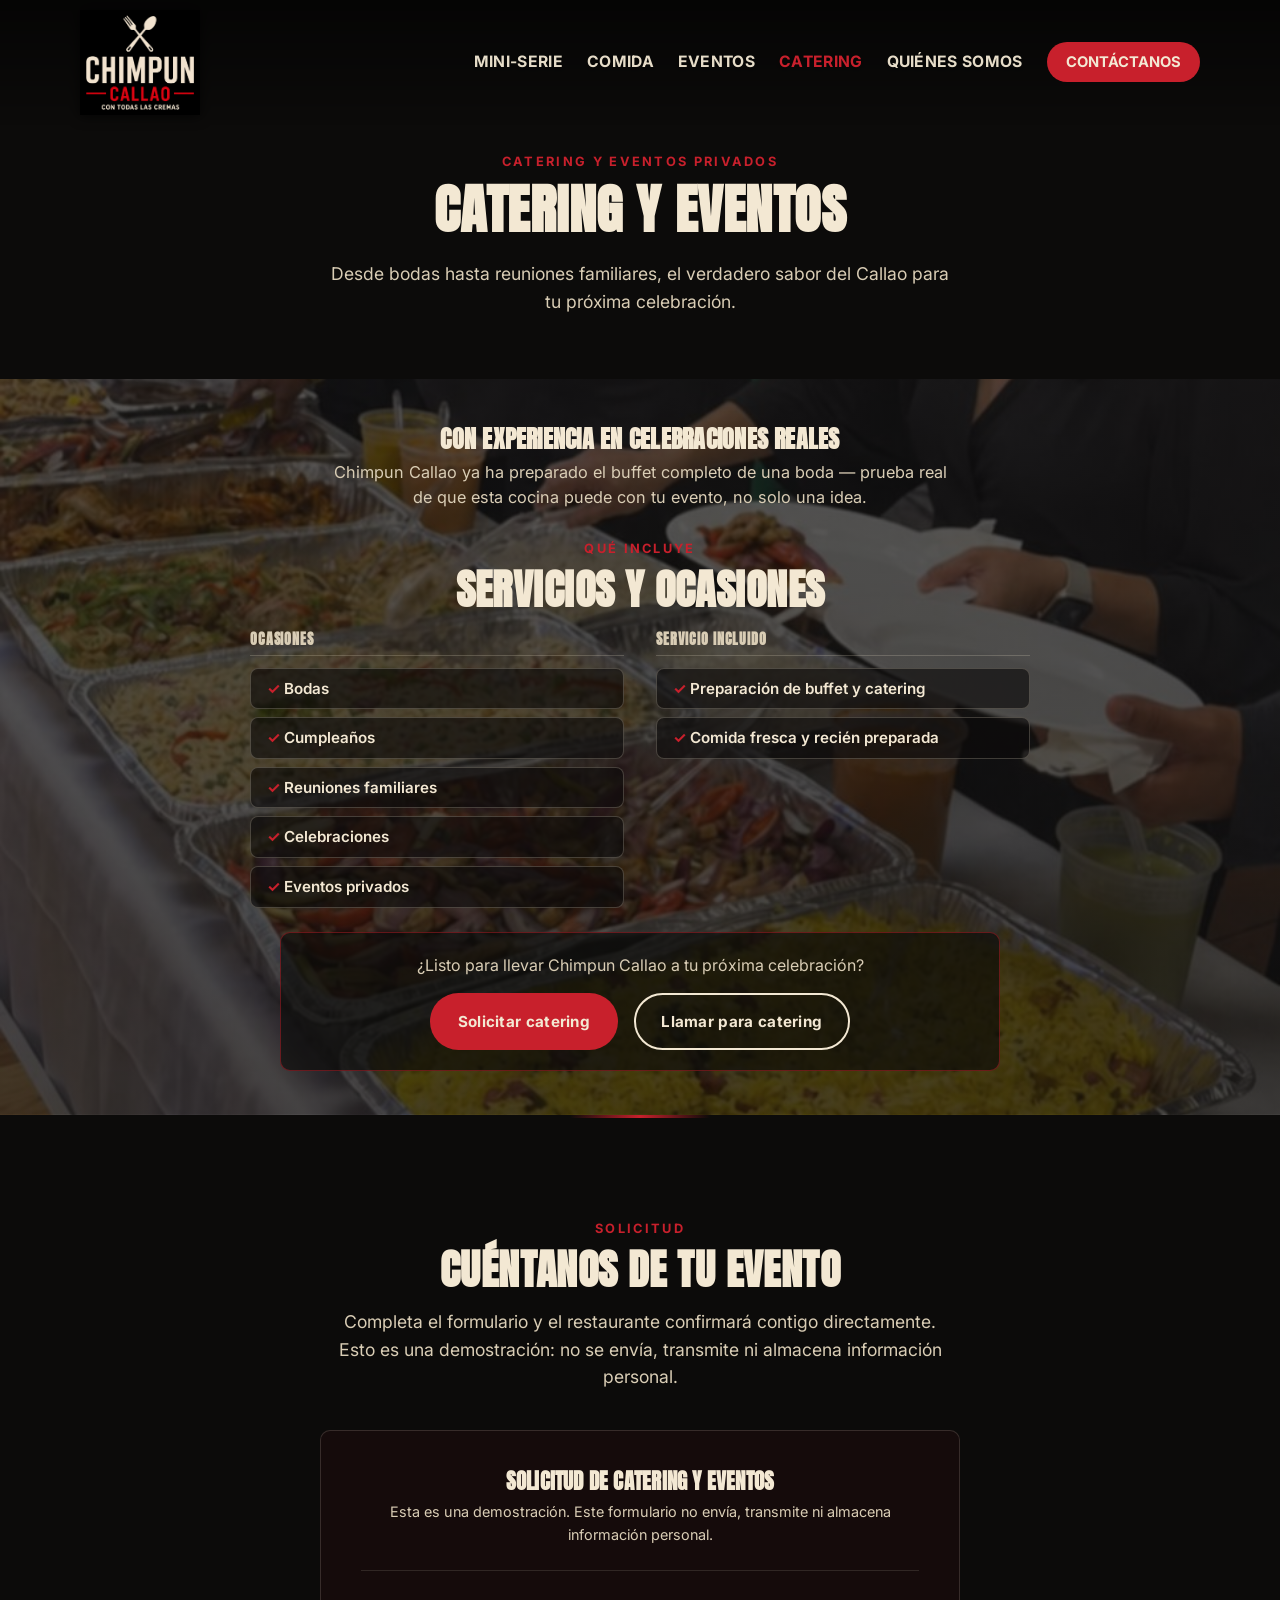
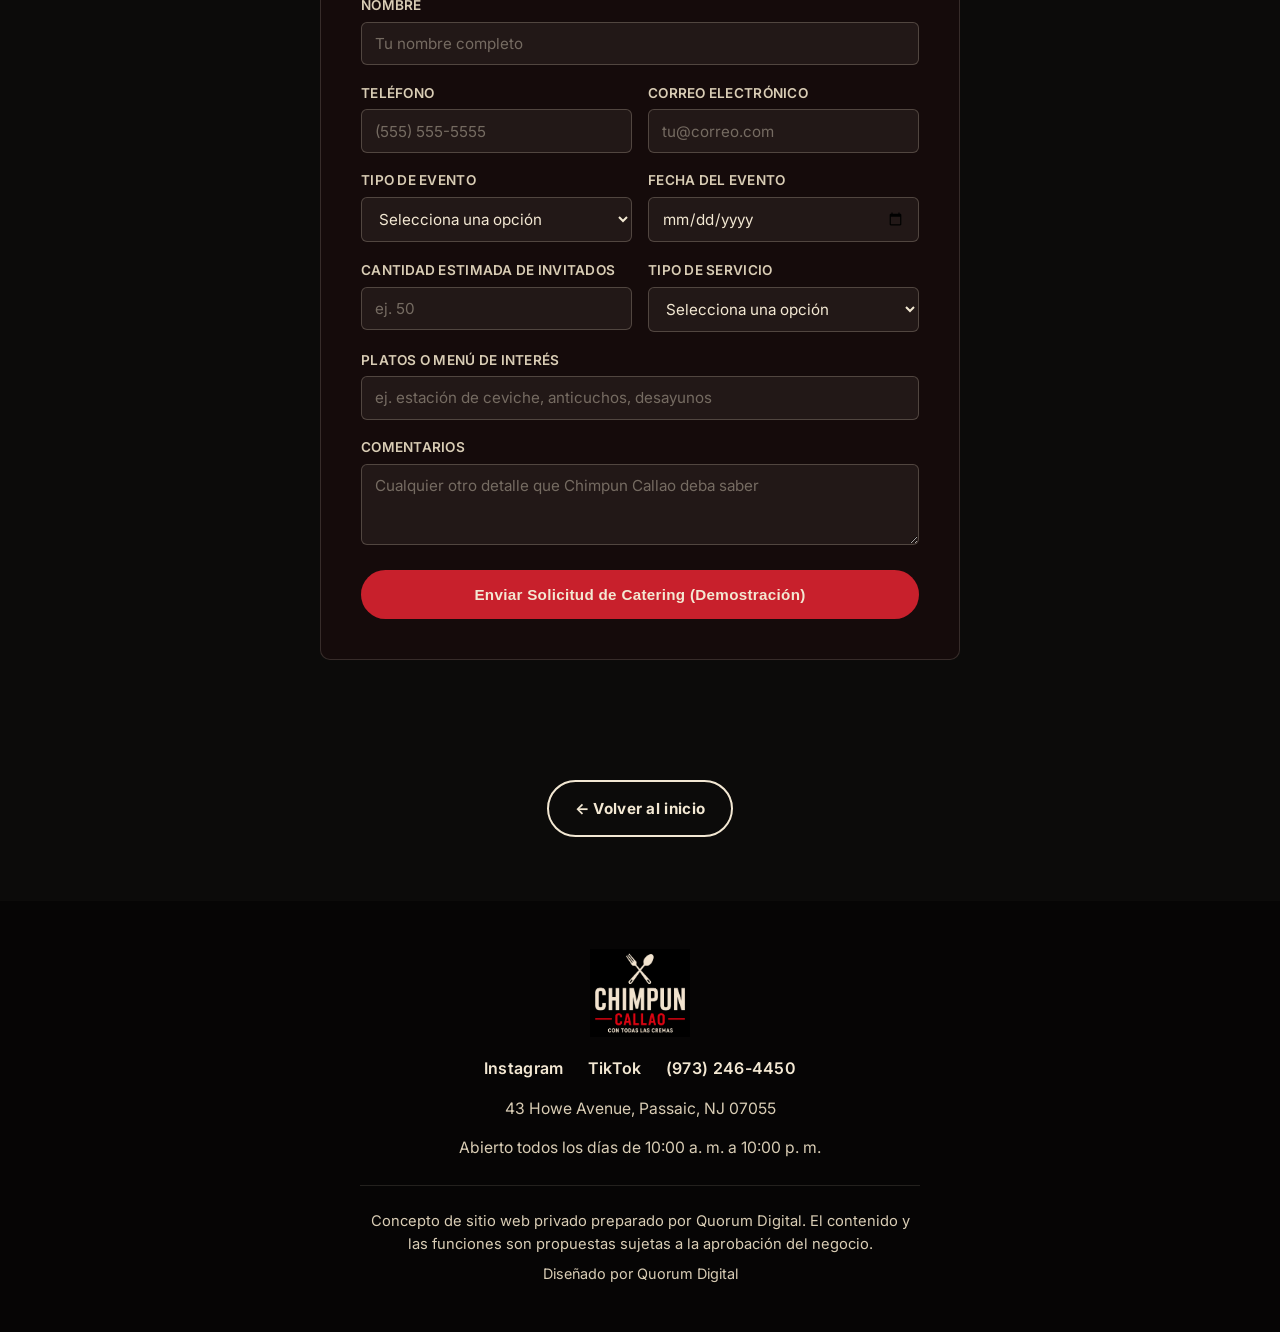
==== catering/index.html @ 19dc9de8 "Add files via upload" ====
<!DOCTYPE html>
<html lang="es">
<head>
<meta charset="UTF-8">
<meta name="viewport" content="width=device-width, initial-scale=1.0">
<title>Catering y Eventos | Chimpun Callao Passaic</title>
<meta name="description" content="Catering de Chimpun Callao Passaic para bodas, cumpleaños, reuniones familiares y eventos privados — auténtico sabor peruano para tu próxima celebración.">
<meta name="robots" content="noindex, nofollow">

<meta property="og:type" content="website">
<meta property="og:title" content="Catering y Eventos | Chimpun Callao Passaic">
<meta property="og:description" content="Catering de Chimpun Callao Passaic para bodas, cumpleaños, reuniones familiares y eventos privados.">
<meta property="og:image" content="../images/catering-buffet.jpg">
<meta name="twitter:card" content="summary_large_image">

<link rel="icon" type="image/png" href="../images/favicon-32.png">
<link rel="apple-touch-icon" href="../images/favicon-180.png">

<link rel="preconnect" href="https://fonts.googleapis.com">
<link rel="preconnect" href="https://fonts.gstatic.com" crossorigin>
<link href="https://fonts.googleapis.com/css2?family=Anton&family=Inter:wght@400;500;600;700&display=swap" rel="stylesheet">
<link rel="stylesheet" href="../css/style.css">
</head>
<body>

<!-- ============ HEADER ============ -->
<header class="site-header" id="site-header">
  <div class="header-inner">
    <a href="../index.html" class="brand">
      <img src="../images/chimpun-callao-logo-crop.png" alt="Chimpun Callao — Con todas las cremas" class="brand-logo">
    </a>

    <nav class="main-nav" id="main-nav">
      <a href="../index.html#mini-serie" class="nav-link">Mini-serie</a>
      <a href="../index.html#dishes" class="nav-link">Comida</a>
      <a href="../index.html#events" class="nav-link">Eventos</a>
      <a href="./" class="nav-link" aria-current="page">Catering</a>
      <a href="../quienessomos/" class="nav-link">Quiénes Somos</a>
      <a href="../index.html#visit" class="nav-cta">Contáctanos</a>
    </nav>

    <button class="menu-toggle" id="menu-toggle" aria-label="Abrir menú de navegación" aria-expanded="false" aria-controls="main-nav">
      <span></span><span></span><span></span>
    </button>
  </div>
</header>

<div class="mobile-nav-overlay" id="mobile-nav-overlay"></div>

<main>

  <!-- ============ CATERING HERO (compacto -- la foto grande independiente se retiró;
       la misma fotografía ahora vive solo como fondo atmosférico de la sección
       promocional de abajo) ============ -->
  <section class="page-hero page-hero-compact">
    <div class="section-inner">
      <p class="eyebrow center">Catering y Eventos Privados</p>
      <h1 class="section-title center">Catering y Eventos</h1>
      <p class="section-lead center">Desde bodas hasta reuniones familiares, el verdadero sabor del Callao para tu próxima celebración.</p>
    </div>
  </section>

  <!-- ============ PRUEBA / EXPERIENCIA REAL (fondo: fotografía de catering, sutil) ============ -->
  <section class="section catering">
    <div class="section-inner">
      <div class="catering-proof-text center">
        <h2>Con Experiencia en Celebraciones Reales</h2>
        <p class="section-lead center">Chimpun Callao ya ha preparado el buffet completo de una boda — prueba real de que esta cocina puede con tu evento, no solo una idea.</p>
      </div>

      <p class="eyebrow center">Qué Incluye</p>
      <h2 class="section-title center">Servicios y Ocasiones</h2>

      <div class="catering-benefits-groups">
        <div class="catering-benefit-group">
          <h3>Ocasiones</h3>
          <ul class="catering-list">
            <li>Bodas</li>
            <li>Cumpleaños</li>
            <li>Reuniones familiares</li>
            <li>Celebraciones</li>
            <li>Eventos privados</li>
          </ul>
        </div>
        <div class="catering-benefit-group">
          <h3>Servicio Incluido</h3>
          <ul class="catering-list">
            <li>Preparación de buffet y catering</li>
            <li>Comida fresca y recién preparada</li>
          </ul>
        </div>
      </div>

      <div class="catering-cta-banner">
        <p>¿Listo para llevar Chimpun Callao a tu próxima celebración?</p>
        <div class="catering-ctas">
          <a href="#catering-form" class="btn btn-primary">Solicitar catering</a>
          <a href="tel:+19732464450" class="btn btn-secondary">Llamar para catering</a>
        </div>
      </div>
    </div>
  </section>

  <!-- ============ FORMULARIO ============ -->
  <section class="section catering-form-section section-divide-top">
    <div class="section-inner">
      <p class="eyebrow center">Solicitud</p>
      <h2 class="section-title center">Cuéntanos de tu Evento</h2>
      <p class="section-lead center">Completa el formulario y el restaurante confirmará contigo directamente. Esto es una demostración: no se envía, transmite ni almacena información personal.</p>

      <!-- Formulario de catering (demostración) -->
      <div class="catering-form-wrap" id="catering-form">
        <h3>Solicitud de Catering y Eventos</h3>
        <p class="form-disclaimer">Esta es una demostración. Este formulario no envía, transmite ni almacena información personal.</p>

        <form id="catering-request-form" novalidate>
          <div class="form-row">
            <label for="cf-name">Nombre</label>
            <input type="text" id="cf-name" name="name" placeholder="Tu nombre completo">
            <span class="field-error" id="err-name" hidden>Este campo es obligatorio.</span>
          </div>
          <div class="form-row form-row-split">
            <div>
              <label for="cf-phone">Teléfono</label>
              <input type="tel" id="cf-phone" name="phone" placeholder="(555) 555-5555">
              <span class="field-error" id="err-phone" hidden>Este campo es obligatorio.</span>
            </div>
            <div>
              <label for="cf-email">Correo electrónico</label>
              <input type="email" id="cf-email" name="email" placeholder="tu@correo.com">
            </div>
          </div>
          <div class="form-row form-row-split">
            <div>
              <label for="cf-event-type">Tipo de evento</label>
              <select id="cf-event-type" name="eventType">
                <option value="">Selecciona una opción</option>
                <option>Boda</option>
                <option>Cumpleaños / celebración familiar</option>
                <option>Evento corporativo</option>
                <option>Otro</option>
              </select>
            </div>
            <div>
              <label for="cf-event-date">Fecha del evento</label>
              <input type="date" id="cf-event-date" name="eventDate">
            </div>
          </div>
          <div class="form-row form-row-split">
            <div>
              <label for="cf-guests">Cantidad estimada de invitados</label>
              <input type="number" id="cf-guests" name="guests" min="1" placeholder="ej. 50">
            </div>
            <div>
              <label for="cf-service">Tipo de servicio</label>
              <select id="cf-service" name="service">
                <option value="">Selecciona una opción</option>
                <option>Recogida de buffet</option>
                <option>Entrega a domicilio</option>
                <option>Servicio con personal</option>
                <option>Aún no estoy seguro</option>
              </select>
            </div>
          </div>
          <div class="form-row">
            <label for="cf-menu-interests">Platos o menú de interés</label>
            <input type="text" id="cf-menu-interests" name="menuInterests" placeholder="ej. estación de ceviche, anticuchos, desayunos">
          </div>
          <div class="form-row">
            <label for="cf-notes">Comentarios</label>
            <textarea id="cf-notes" name="notes" rows="3" placeholder="Cualquier otro detalle que Chimpun Callao deba saber"></textarea>
          </div>

          <button type="submit" class="btn btn-primary btn-full">Enviar Solicitud de Catering (Demostración)</button>
        </form>

        <div class="form-confirmation" id="form-confirmation" hidden>
          <p><strong>Esta es una demostración.</strong> En el sitio final, su solicitud será enviada directamente al restaurante.</p>
          <p>Enviar una solicitud no confirma el pedido de catering. El restaurante confirmará disponibilidad, menú, precios, detalles del servicio y el pago después.</p>
        </div>
      </div>
    </div>
  </section>

  <div class="back-home-link-wrap">
    <a href="../index.html" class="btn btn-secondary">&larr; Volver al inicio</a>
  </div>

</main>

<!-- ============ FOOTER ============ -->
<footer class="site-footer">
  <div class="footer-inner">
    <img src="../images/chimpun-callao-logo-crop.png" alt="Chimpun Callao — Con todas las cremas" class="footer-logo">
    <div class="footer-socials">
      <a href="https://www.instagram.com/chimpuncallaopassaic/" target="_blank" rel="noopener">Instagram</a>
      <a href="https://www.tiktok.com/@chimpuncallaopassaic" target="_blank" rel="noopener">TikTok</a>
      <a href="tel:+19732464450">(973) 246-4450</a>
    </div>
    <p class="footer-address">43 Howe Avenue, Passaic, NJ 07055</p>
    <p class="footer-hours">Abierto todos los días de 10:00 a. m. a 10:00 p. m.</p>
    <div class="footer-disclosure">
      Concepto de sitio web privado preparado por Quorum Digital. El contenido y las funciones son propuestas sujetas a la aprobación del negocio.
    </div>
    <p class="footer-credit">Diseñado por Quorum Digital</p>
  </div>
</footer>

<script src="../js/main.js"></script>
</body>
</html>
---- css/style.css ----
/* ===================================================
   Chimpun Callao — Private Demo
   Prepared by Quorum Digital — not for public deployment
   =================================================== */

:root {
  --black: #0c0b0a;
  --black-soft: #17140f;
  --charcoal: #2b2018; /* a clearly warmer, lighter brown-charcoal -- used to alternate
                          against --black with enough contrast to read as a real section
                          change rather than a near-identical shade of near-black */
  --cream: #f3e8d3;
  --cream-dim: #d9cdb5; /* lightened from #cbbfa8 for better small-text contrast on black */
  --red: #c8202c;
  --red-dark: #9c141e;
  --font-display: 'Anton', 'Arial Narrow', sans-serif;
  --font-body: 'Inter', -apple-system, BlinkMacSystemFont, sans-serif;
  --radius: 10px;
  --max-width: 1160px;
}

* { box-sizing: border-box; }
html { scroll-behavior: smooth; }

body {
  margin: 0;
  background: var(--black);
  color: var(--cream);
  font-family: var(--font-body);
  line-height: 1.55;
  -webkit-font-smoothing: antialiased;
}

/* Locks background scroll while the mobile nav drawer is open (toggled in js/main.js). */
body.nav-open { overflow: hidden; }

img { max-width: 100%; display: block; border: 0; outline: none; }

a { color: inherit; text-decoration: none; }

h1, h2, h3 {
  font-family: var(--font-display);
  text-transform: uppercase;
  letter-spacing: 0.01em;
  margin: 0 0 0.4em;
  line-height: 1.05;
}

p { margin: 0 0 1em; }

.section { padding: 5rem 1.25rem; }
.section-inner { max-width: var(--max-width); margin: 0 auto; }

/* Anchor-jump targets must clear the fixed header, or their top content
   (e.g. the Visítanos logo) lands hidden underneath it. */
section[id] { scroll-margin-top: 110px; }

.eyebrow {
  font-family: var(--font-body);
  font-weight: 700;
  letter-spacing: 0.18em;
  text-transform: uppercase;
  font-size: 0.8rem;
  color: var(--red);
  margin: 0 0 0.6rem;
}
.eyebrow.center { text-align: center; }

.section-title { font-size: clamp(1.8rem, 1.4rem + 2vw, 2.6rem); }
.section-title.center { text-align: center; }

.section-lead {
  color: var(--cream-dim);
  max-width: 620px;
  margin: 0 auto 2.5rem;
  font-size: 1.1rem;
}
.section-lead.center { text-align: center; }

.section-footnote, .menu-footnote {
  color: var(--cream-dim);
  font-size: 0.95rem;
  margin-top: 2rem;
}
.center { text-align: center; }

/* --- Buttons --- */
.btn {
  display: inline-flex;
  align-items: center;
  justify-content: center;
  padding: 0.9rem 1.6rem;
  border-radius: 999px;
  font-weight: 700;
  font-size: 0.95rem;
  letter-spacing: 0.02em;
  border: 2px solid transparent;
  transition: transform 0.15s ease, background 0.2s ease, border-color 0.2s ease;
  cursor: pointer;
}
.btn:hover { transform: translateY(-2px); }
.btn-primary { background: var(--red); color: var(--cream); }
.btn-primary:hover { background: var(--red-dark); }
.btn-secondary { background: transparent; border-color: var(--cream); color: var(--cream); }
.btn-secondary:hover { background: var(--cream); color: var(--black); }
.btn-outline { background: transparent; border-color: var(--red); color: var(--red); }
.btn-outline:hover { background: var(--red); color: var(--cream); }
.btn-full { width: 100%; }
/* Visual-only uppercase modifier -- keeps HTML text in natural Spanish sentence case
   (better for screen readers) while matching the all-caps button label requested. */
.btn-caps { text-transform: uppercase; letter-spacing: 0.03em; }

/* --- Header --- */
.site-header {
  position: fixed;
  top: 0; left: 0; right: 0;
  z-index: 100;
  background: linear-gradient(180deg, rgba(0,0,0,0.55) 0%, rgba(0,0,0,0.15) 75%, rgba(0,0,0,0) 100%);
  transition: background 0.25s ease, box-shadow 0.25s ease;
}
.site-header.scrolled {
  background: rgba(12, 11, 10, 0.94);
  box-shadow: 0 2px 18px rgba(0,0,0,0.35);
  backdrop-filter: blur(6px);
}
.header-inner {
  max-width: var(--max-width);
  margin: 0 auto;
  padding: 0.6rem 1.25rem;
  display: flex;
  align-items: center;
  justify-content: space-between;
}
.brand-logo {
  width: 120px;
  height: auto;
  filter: drop-shadow(0 2px 6px rgba(0,0,0,0.6)); /* keeps the logo readable over bright hero photos before scroll */
}

.main-nav { display: flex; align-items: center; gap: 1.5rem; }
.nav-link {
  font-weight: 700;
  font-size: 0.98rem;
  letter-spacing: 0.02em;
  text-transform: uppercase;
  color: var(--cream);
  opacity: 0.95;
  text-shadow: 0 1px 4px rgba(0,0,0,0.5);
  white-space: nowrap;
}
.nav-link:hover { opacity: 1; color: var(--red); }
.nav-link[aria-current="page"] { opacity: 1; color: var(--red); }
.nav-cta {
  background: var(--red);
  color: var(--cream);
  padding: 0.55rem 1.2rem;
  border-radius: 999px;
  font-weight: 700;
  font-size: 0.92rem;
  text-transform: uppercase;
  white-space: nowrap;
}
.nav-cta:hover { background: var(--red-dark); }

.menu-toggle {
  display: none;
  position: relative;
  z-index: 101; /* must sit above the fixed nav panel (z-index 95) so it stays tappable when open */
  flex-direction: column;
  justify-content: center;
  gap: 5px;
  width: 40px; height: 40px;
  background: none; border: none; cursor: pointer;
}
.menu-toggle span {
  width: 24px; height: 2px; background: var(--cream);
  transition: transform 0.25s ease, opacity 0.25s ease;
}
.menu-toggle.open span:nth-child(1) { transform: translateY(7px) rotate(45deg); }
.menu-toggle.open span:nth-child(2) { opacity: 0; }
.menu-toggle.open span:nth-child(3) { transform: translateY(-7px) rotate(-45deg); }

.mobile-nav-overlay {
  display: none;
  position: fixed; inset: 0;
  background: rgba(0,0,0,0.65);
  z-index: 90;
}
.mobile-nav-overlay.visible { display: block; }

/* Nav-only breakpoint, separate from the shared 900px/700px component breakpoints below.
   With six nav items plus the CTA pill, the brand logo starts losing legible width
   below this point on real measurement -- so the hamburger takes over for nav specifically
   a bit earlier than other components switch to their own mobile layouts. Placed AFTER
   the base .menu-toggle/.main-nav rules above so its overrides actually win the cascade
   (a version of this block placed before the base rules left the hamburger permanently
   invisible, since the later unconditional display:none was winning). */
@media (max-width: 980px) {
  .menu-toggle { display: flex; }

  /* The drawer itself: fixed off-canvas panel, slid in via .open. Kept in this same
     980px breakpoint (not a separate one) so the hamburger and the drawer it opens
     always activate together. */
  .main-nav {
    display: flex;
    position: fixed;
    top: 0; right: 0;
    height: 100vh;
    width: min(82vw, 360px);
    background: var(--black);
    box-shadow: -14px 0 36px rgba(0,0,0,0.5);
    flex-direction: column;
    align-items: stretch;
    justify-content: flex-start;
    padding: 6.5rem 2.2rem 2.5rem;
    gap: 0;
    transform: translateX(100%);
    transition: transform 0.3s ease;
    z-index: 95;
  }
  .main-nav.open { transform: translateX(0); }
  .main-nav .nav-link {
    padding: 1rem 0;
    border-bottom: 1px solid rgba(243,232,211,0.1);
    font-size: 1.05rem;
  }
  .main-nav .nav-cta {
    margin-top: 1.6rem;
    text-align: center;
    justify-content: center;
    display: flex;
  }
}

/* --- Hero --- */
.hero {
  position: relative;
  min-height: 92vh;
  display: flex;
  align-items: flex-end;
  overflow: hidden;
}
.hero .hero-photo { position: absolute; inset: 0; z-index: 0; } /* qualified selector needed to beat .photo-placeholder's position:relative at equal specificity */
/* Background video layer -- sits above the static photo, below the scrim/content.
   Hidden via JS (display:none) whenever SITE_CONFIG.ENABLE_HERO_VIDEO is false, which
   is the default until the real file exists, so .hero-photo underneath is always what
   actually renders today. pointer-events:none guarantees the video can never intercept
   clicks meant for the nav, logo, or hero buttons above it. */
.hero-video {
  position: absolute; inset: 0;
  z-index: 1;
  width: 100%; height: 100%;
  object-fit: cover;
  pointer-events: none;
}
.hero-scrim {
  position: absolute; inset: 0;
  z-index: 2;
  background: linear-gradient(180deg, rgba(12,11,10,0.35) 0%, rgba(12,11,10,0.55) 55%, rgba(12,11,10,0.95) 100%);
}
.hero-content {
  position: relative;
  z-index: 3;
  max-width: var(--max-width);
  margin: 0 auto;
  padding: 3rem 1.25rem 4rem;
  width: 100%;
}
.hero-title {
  font-size: clamp(2.4rem, 1.8rem + 3.2vw, 4.2rem);
  color: var(--cream);
  max-width: 780px;
}
.hero-sub {
  font-size: 1.15rem;
  color: var(--cream-dim);
  max-width: 520px;
}
.hero-actions { display: flex; gap: 1rem; flex-wrap: wrap; margin-top: 1.5rem; }

/* --- Photo placeholders --- */
.photo-placeholder {
  position: relative;
  /* Low-contrast diagonal pattern -- unmistakably a placeholder without dominating the
     layout. Tuned as a middle ground: an earlier pass made this nearly invisible/flat
     (too subtle, read as "weaker"), while the very first version was too bold. Only
     actually visible today on the Quiénes Somos page (every other placeholder on the
     site already has a real photo via .has-photo). */
  background:
    repeating-linear-gradient(135deg, rgba(200,32,44,0.09) 0 14px, rgba(243,232,211,0.035) 14px 28px),
    var(--black-soft);
  border: 1px solid rgba(243,232,211,0.12);
  overflow: hidden;
}
.photo-placeholder::before {
  content: '';
  position: absolute;
  top: 50%; left: 50%;
  width: 46px; height: 46px;
  transform: translate(-50%, -60%);
  background-image: url("data:image/svg+xml,%3Csvg xmlns='http://www.w3.org/2000/svg' viewBox='0 0 24 24' fill='none' stroke='%23f3e8d3' stroke-width='1.4' opacity='0.55'%3E%3Cpath d='M6 2v7a2 2 0 0 0 2 2h0a2 2 0 0 0 2-2V2M8 11v11M18 2c-1.7 0-3 2-3 5s1.3 5 3 5 3-2 3-5-1.3-5-3-5zM18 12v10'/%3E%3C/svg%3E");
  background-repeat: no-repeat;
  background-size: contain;
  opacity: 0.42;
}
.photo-placeholder::after {
  content: attr(data-label);
  position: absolute;
  left: 50%;
  bottom: 14px;
  transform: translateX(-50%);
  max-width: 86%;
  text-align: center;
  font-size: 0.7rem;
  font-weight: 600;
  letter-spacing: 0.04em;
  text-transform: uppercase;
  color: var(--cream-dim);
  background: rgba(12,11,10,0.62);
  border: 1px solid rgba(243,232,211,0.18);
  border-radius: 999px;
  padding: 0.35rem 0.8rem;
}
.dish-photo { aspect-ratio: 6/5; border-radius: var(--radius); }
.event-photo { aspect-ratio: 4/5; border-radius: var(--radius) var(--radius) 0 0; }
.catering-photo { aspect-ratio: 16/10; border-radius: var(--radius); }

/* Real photo has been dropped in -- suppress the placeholder icon/label,
   the image itself is set via inline background-image + background-size:cover
   so the same markup/aspect-ratio scaffolding works for both states. */
.photo-placeholder.has-photo {
  background-image: none; /* overridden inline per-element */
  background-size: cover;
  background-position: center;
  background-repeat: no-repeat; /* without this, subpixel rounding at the cover-fit edge can let
                                    a sliver of the un-set background tile through as a thin seam */
  border: none;
  outline: none;
  box-shadow: none;
  padding: 0;
}
.photo-placeholder.has-photo::before,
.photo-placeholder.has-photo::after {
  display: none;
}

/* Two source photos (ceviche, anticuchos) have a thin white edge baked into
   the original file along one side. Rather than edit the image assets, a
   very subtle extra zoom (cover + ~6%) pushes that edge just outside the
   visible frame while keeping the crop imperceptible. */
.photo-placeholder.has-photo.trim-edge {
  background-size: 106%;
}

/* --- Dishes --- */
.dish-grid {
  display: grid;
  grid-template-columns: repeat(4, 1fr);
  gap: 2rem;
}
.dish-card h3 { font-size: 1.15rem; margin-top: 1.2rem; }
.dish-card p { color: var(--cream-dim); font-size: 0.97rem; margin-top: 0.4rem; }

/* --- Mini-serie --- */
.mini-serie { background: var(--black-soft); }
.video-frame {
  position: relative;
  width: 100%;
  max-width: 860px;
  margin: 0 auto;
  aspect-ratio: 16/9;
  border-radius: var(--radius);
  overflow: hidden;
  border: 1px solid rgba(243,232,211,0.15);
  background: var(--black);
}
.video-frame-inner { position: absolute; inset: 0; }
.video-frame-inner iframe {
  width: 100%; height: 100%;
  border: 0;
  display: block;
}
.player-placeholder {
  display: flex;
  align-items: center;
  justify-content: center;
  background:
    repeating-linear-gradient(135deg, rgba(200,32,44,0.08) 0 14px, rgba(243,232,211,0.03) 14px 28px),
    var(--black-soft);
}
.player-placeholder-inner { text-align: center; padding: 1.5rem; }
.player-placeholder-icon {
  display: inline-flex;
  align-items: center;
  justify-content: center;
  width: 58px; height: 58px;
  border-radius: 50%;
  border: 2px solid var(--red);
  color: var(--red);
  font-size: 1.3rem;
  margin-bottom: 1rem;
}
.player-placeholder-inner p { color: var(--cream); font-weight: 600; margin-bottom: 0.4rem; }
.player-placeholder-inner .placeholder-note {
  color: var(--cream-dim);
  font-weight: 400;
  font-size: 0.85rem;
  max-width: 320px;
  margin: 0 auto;
}
.mini-serie-cta { margin-top: 2rem; }

/* --- Menu preview --- */
.menu-preview { background: var(--black-soft); }
.menu-grid {
  display: grid;
  grid-template-columns: repeat(5, 1fr);
  gap: 1.25rem;
}
/* Five category cards divide evenly only at 5, 3, or 1 columns -- 4 or 2 would strand
   exactly one card alone on its own row, so those widths are deliberately skipped. */
@media (max-width: 1050px) {
  .menu-grid { grid-template-columns: repeat(3, 1fr); }
}
.menu-category {
  background: rgba(243,232,211,0.04);
  border: 1px solid rgba(243,232,211,0.12);
  border-radius: var(--radius);
  padding: 1.5rem;
}
.menu-category.featured { border-color: var(--red); background: rgba(200,32,44,0.08); }
.menu-category h3 { font-size: 1.1rem; }
.menu-category p { color: var(--cream-dim); font-size: 0.95rem; margin: 0; }
.menu-tag {
  display: inline-block;
  background: var(--red);
  color: var(--cream);
  font-size: 0.72rem;
  font-weight: 700;
  letter-spacing: 0.03em;
  padding: 0.2rem 0.6rem;
  border-radius: 999px;
  margin-bottom: 0.6rem;
}

/* --- Events --- */
.event-card {
  display: grid;
  grid-template-columns: 0.9fr 1.1fr;
  background:
    radial-gradient(circle at 100% 0%, rgba(200,32,44,0.10), transparent 55%),
    rgba(243,232,211,0.04);
  border: 1px solid rgba(243,232,211,0.12);
  border-radius: var(--radius);
  overflow: hidden;
}
.event-details { padding: 2.5rem; align-self: center; }
.event-badge {
  display: inline-block;
  background: rgba(243,232,211,0.1);
  border: 1px solid rgba(243,232,211,0.25);
  color: var(--cream-dim);
  font-size: 0.72rem;
  font-weight: 700;
  letter-spacing: 0.05em;
  text-transform: uppercase;
  padding: 0.25rem 0.7rem;
  border-radius: 999px;
  margin-bottom: 0.8rem;
}
.event-meta {
  color: var(--red);
  font-weight: 700;
  font-size: 0.9rem;
  letter-spacing: 0.03em;
  text-transform: uppercase;
  margin-bottom: 0.6rem;
}
.event-details h3 { font-size: 1.4rem; }
.event-details p { color: var(--cream-dim); }
.event-features {
  list-style: none;
  margin: 1.3rem 0;
  padding: 0;
  display: flex;
  flex-direction: column;
  gap: 0.6rem;
}
.event-features li {
  font-weight: 600;
  font-size: 0.97rem;
  color: var(--cream);
}
.event-features li::before { content: '✓ '; color: var(--red); font-weight: 700; }

/* --- Contáctanos / Visítanos ---
   Deliberately given its own background + top divider + extra top padding so it reads
   as a clearly separate section from Events above it, without an oversized empty gap. */
.visit {
  background: var(--black-soft);
  padding-top: 6.75rem;
  position: relative;
}
.visit::before {
  content: '';
  position: absolute;
  top: 0; left: 50%;
  transform: translateX(-50%);
  width: min(140px, 40%);
  height: 3px;
  border-radius: 999px;
  background: linear-gradient(90deg, transparent, var(--red), transparent);
}
.visit-grid {
  display: grid;
  grid-template-columns: 1fr 1fr;
  gap: 3rem;
  align-items: center;
}
.visit-logo {
  display: block;
  width: 190px;
  height: auto;
  margin: 0 0 1.5rem;
}
.visit-address { font-size: 1.15rem; font-weight: 600; }
.visit-hours, .visit-phone { color: var(--cream-dim); }
.visit-phone { margin-top: -0.4rem; }
.visit-phone a:hover { color: var(--red); }
.visit-actions { display: flex; gap: 1rem; flex-wrap: wrap; margin-top: 1.8rem; }
/* Self-contained directions card -- deliberately not an embedded map iframe,
   so this area is never dependent on a third-party tile load and can never
   render as an empty/unloaded box. */
.directions-card {
  position: relative;
  border-radius: var(--radius);
  overflow: hidden;
  border: 1px solid rgba(243,232,211,0.15);
  background:
    radial-gradient(circle at 28% 22%, rgba(200,32,44,0.22), transparent 55%),
    repeating-linear-gradient(0deg, rgba(243,232,211,0.06) 0 1px, transparent 1px 44px),
    repeating-linear-gradient(90deg, rgba(243,232,211,0.06) 0 1px, transparent 1px 44px),
    var(--black-soft);
  min-height: 300px;
  display: flex;
  flex-direction: column;
  align-items: center;
  justify-content: center;
  text-align: center;
  gap: 0.9rem;
  padding: 2.5rem 1.5rem;
}
.directions-pin { width: 52px; height: 52px; color: var(--red); }
.directions-address {
  font-family: var(--font-display);
  font-size: 1.35rem;
  letter-spacing: 0.01em;
  color: var(--cream);
  margin: 0;
}
.directions-sub { color: var(--cream-dim); font-size: 0.9rem; margin: 0; }

/* --- Footer --- */
.site-footer { background: #060505; padding: 3rem 1.25rem 2rem; }
.footer-inner { max-width: var(--max-width); margin: 0 auto; text-align: center; }
.footer-logo { width: 100px; height: auto; margin: 0 auto 1.2rem; }
.footer-socials { display: flex; gap: 1.5rem; justify-content: center; margin-bottom: 1rem; }
.footer-socials a { font-weight: 600; letter-spacing: 0.02em; }
.footer-socials a:hover { color: var(--red); }
.footer-address, .footer-hours { color: var(--cream-dim); font-size: 0.98rem; }
.footer-credit { color: var(--cream-dim); font-size: 0.9rem; margin-top: 0.5rem; }
.footer-disclosure {
  margin-top: 1.5rem;
  padding-top: 1.5rem;
  border-top: 1px solid rgba(243,232,211,0.12);
  color: var(--cream-dim);
  font-size: 0.92rem;
  max-width: 560px;
  margin-left: auto;
  margin-right: auto;
  line-height: 1.55;
}

/* Focus visibility for accessibility */
a:focus-visible, button:focus-visible {
  outline: 2px solid var(--red);
  outline-offset: 3px;
}

/* ===================================================
   Shared subpage components (Catering, Quiénes Somos)
   =================================================== */
.page-hero {
  padding: 9.5rem 1.25rem 3rem;
  text-align: center;
}
.page-hero .section-inner { max-width: 760px; }
/* Bumped up from the shared .section-title scale -- gives the dedicated page heroes
   (Catering) a bit more presence/impact, closer to the homepage hero's scale. */
.page-hero .section-title { font-size: clamp(2.2rem, 1.6rem + 2.6vw, 3.4rem); }
/* Catering's hero has no image beneath it anymore (that photo now lives only as the
   promo section's background watermark) -- trims the bottom padding so the title
   doesn't sit in an oversized empty gap before the promo section begins. */
.page-hero-compact { padding-bottom: 1.5rem; }
.section-divider {
  width: min(140px, 40%);
  height: 3px;
  margin: 2rem auto;
  border-radius: 999px;
  background: linear-gradient(90deg, transparent, var(--red), transparent);
}

/* Reusable section-boundary divider -- same thin red gradient language as the
   homepage's Events-to-Contáctanos transition (.visit::before), applied consistently
   on the internal pages wherever a major section needs a clearly intentional opener. */
.section-divide-top {
  position: relative;
  padding-top: 6.5rem;
}
.section-divide-top::before {
  content: '';
  position: absolute;
  top: 0; left: 50%;
  transform: translateX(-50%);
  width: min(140px, 40%);
  height: 3px;
  border-radius: 999px;
  background: linear-gradient(90deg, transparent, var(--red), transparent);
}

/* No divider here on purpose -- both internal pages now use exactly one principal
   red divider each (Quiénes Somos: before the timeline; Catering: before the form),
   per feedback that separators were being overused across the page. */
.back-home-link-wrap {
  text-align: center;
  padding: 2.5rem 1.25rem 4rem;
}

/* --- Catering page ---
   The large standalone catering photo above this section was removed -- the same
   image now lives only as this section's background watermark (below). Kept compact
   per feedback that the original was too tall: tighter padding/spacing throughout. */
.catering {
  position: relative;
  padding: 3rem 1.25rem 2.75rem;
  /* Watermark treatment: visible/recognizable food scene with a moderate dark overlay
     (not near-opaque), so it reads as atmosphere rather than a near-invisible smear.
     This is the only/highest-resolution copy of this photo in the project (965x1630).
     Crop note: the source photo has guests in its upper half and the buffet trays/rice
     dishes in its lower half. Below ~900px this section keeps its tall, single-column
     layout, so background-size:cover is height-bound (mobile) or shows a large vertical
     slice (tablet portrait) -- 95% already reads as food-forward there and matches the
     mobile result that was confirmed correct, so it's left as the base/default value. */
  background:
    linear-gradient(180deg, rgba(12,11,10,0.68) 0%, rgba(12,11,10,0.74) 100%),
    url('../images/catering-buffet.jpg');
  background-size: cover;
  background-position: center 95%;
}
/* From ~901px up, the benefits grid goes two-column and the section becomes short and
   wide (see the matching min-width:901px breakpoint elsewhere), so cover is width-bound
   and only a thin horizontal band of the tall source photo is visible. At 95% that band
   sat right at the very bottom edge and was dominated by a single close-up tray, reading
   as "too much empty table, not enough trays." Raised to 80% here specifically for this
   tablet-landscape band -- capped at 1024px (the standard tablet-landscape width, e.g.
   iPad landscape) so this tier stays exactly what it was; it is explicitly NOT touched by
   the wider desktop crop below. */
@media (min-width: 901px) and (max-width: 1024px) {
  .catering { background-position: center 80%; }
}
/* 1025px and up (laptop through large desktop) now all share the desktop-approved crop.
   Cover's zoom is width-bound, so it keeps zooming in further as the viewport grows --
   at 80% (or 76%) that read as noticeably tighter/fewer-trays than desired. 69% is the
   approved desktop reference (~5-5.5 trays visible) and is now applied from laptop widths
   up through large desktop, so all three share the same richer buffet-spread framing.
   Tablet landscape/portrait and mobile (<=1024px) are untouched above. */
@media (min-width: 1025px) {
  .catering { background-position: center 69%; }
}
.catering-proof-text h2 { font-size: 1.5rem; margin-bottom: 0.5rem; }
.catering-proof-text p { color: var(--cream-dim); font-size: 1.02rem; margin-bottom: 0; }
.catering p.eyebrow.center { margin-top: 1.75rem; }

.catering-benefits-groups {
  display: grid;
  grid-template-columns: 1fr 1fr;
  gap: 2rem;
  max-width: 780px;
  margin: 1.25rem auto 1.5rem;
}
.catering-benefit-group h3 {
  font-size: 0.9rem;
  color: var(--cream-dim);
  letter-spacing: 0.06em;
  margin-bottom: 0.75rem;
  padding-bottom: 0.5rem;
  border-bottom: 1px solid rgba(243,232,211,0.2);
}
.catering-list {
  list-style: none;
  display: flex;
  flex-direction: column;
  gap: 0.5rem;
  margin: 0;
  padding: 0;
}
.catering-list li {
  /* Slightly more opaque chip background than a plain flat section would need --
     keeps each item readable regardless of what's behind it in the watermark image. */
  background: rgba(12,11,10,0.62);
  border: 1px solid rgba(243,232,211,0.22);
  border-radius: 8px;
  padding: 0.5rem 1rem;
  font-size: 0.95rem;
  font-weight: 600;
  color: var(--cream);
}
.catering-list li::before { content: '✓ '; color: var(--red); font-weight: 700; }

.catering-cta-banner {
  max-width: 720px;
  margin: 0 auto;
  padding: 1.25rem 1.5rem;
  text-align: center;
  background: rgba(12,11,10,0.66);
  border: 1px solid rgba(200,32,44,0.45);
  border-radius: var(--radius);
}
.catering-cta-banner p { color: var(--cream-dim); margin-bottom: 1rem; }
.catering-ctas {
  display: flex;
  gap: 1rem;
  justify-content: center;
  flex-wrap: wrap;
}

.catering-form-section {
  background: var(--black); /* deliberately flat/plain -- no watermark behind the form */
  position: relative;
}
.catering-form-wrap {
  max-width: 640px;
  margin: 0 auto;
  background: rgba(200,32,44,0.05);
  border: 1px solid rgba(243,232,211,0.15);
  border-radius: var(--radius);
  padding: 2.5rem;
}
.catering-form-wrap h3 { font-size: 1.3rem; text-align: center; }
.form-disclaimer {
  text-align: center;
  color: var(--cream-dim);
  font-size: 0.9rem;
  margin-bottom: 1.5rem;
  padding-bottom: 1.5rem;
  border-bottom: 1px solid rgba(243,232,211,0.12);
}
.form-row { margin-bottom: 1.1rem; }
.field-error:not([hidden]) {
  display: block;
  color: #ff8a8a;
  font-size: 0.85rem;
  font-weight: 600;
  margin-top: 0.35rem;
}
input.invalid, select.invalid, textarea.invalid { border-color: #ff8a8a; }
.form-row-split { display: grid; grid-template-columns: 1fr 1fr; gap: 1rem; }
label {
  display: block;
  font-size: 0.85rem;
  font-weight: 600;
  letter-spacing: 0.02em;
  text-transform: uppercase;
  color: var(--cream-dim);
  margin-bottom: 0.35rem;
}
input, select, textarea {
  width: 100%;
  background: rgba(243,232,211,0.06);
  border: 1px solid rgba(243,232,211,0.22);
  border-radius: 6px;
  padding: 0.7rem 0.8rem;
  color: var(--cream);
  font-family: var(--font-body);
  font-size: 0.95rem;
}
input::placeholder, textarea::placeholder { color: rgba(243,232,211,0.4); }
input:focus, select:focus, textarea:focus {
  outline: 2px solid var(--red);
  outline-offset: 1px;
  border-color: var(--red);
}
select { appearance: auto; }

.form-confirmation {
  margin-top: 1.5rem;
  padding: 1.2rem;
  background: rgba(200,32,44,0.12);
  border: 1px solid var(--red);
  border-radius: var(--radius);
  font-size: 0.92rem;
}
.form-confirmation p:last-child { margin-bottom: 0; color: var(--cream-dim); }

/* --- Quiénes Somos page --- */
.owners-hero {
  position: relative;
  min-height: 68vh;
  display: flex;
  align-items: flex-end;
  overflow: hidden;
}
.owners-hero-photo { position: absolute; inset: 0; }
/* Kept relatively flat/consistent (not ramping up to near-opaque black at the bottom)
   so the placeholder pattern stays visibly present through the whole hero -- letting the
   NEXT section's clearly different --charcoal background (below) be what visually ends
   the hero, instead of the hero quietly fading into a matching near-black itself. */
.owners-hero-scrim {
  position: absolute; inset: 0;
  background: linear-gradient(180deg, rgba(12,11,10,0.45) 0%, rgba(12,11,10,0.55) 55%, rgba(12,11,10,0.65) 100%);
}
.owners-hero-content {
  position: relative;
  z-index: 2;
  max-width: 760px;
  margin: 0 auto;
  padding: 10rem 1.25rem 4rem;
  text-align: center;
}
.owners-hero-title { font-size: clamp(2.2rem, 1.7rem + 2.6vw, 3.4rem); text-align: center; }
.owners-hero-subtitle {
  display: block;
  font-family: var(--font-body);
  font-weight: 700;
  letter-spacing: 0.08em;
  text-transform: uppercase;
  color: var(--red);
  font-size: 1rem;
  margin-top: 0.3rem;
  margin-bottom: 1.3rem;
}
.owners-hero-lead { color: var(--cream-dim); font-size: 1.05rem; }

/* Alternating black / warm-charcoal rhythm carries the section separation through the
   whole page. --charcoal is deliberately much warmer/lighter than --black-soft was
   here before, so each transition reads as an obvious, intentional section change
   rather than two near-identical shades of near-black. This is the PRIMARY separation
   mechanism -- the single red divider before the timeline (see .section-divide-top
   on that section in quienessomos/index.html) is secondary, used once, not on every
   boundary. */
.owners-story { background: var(--charcoal); }
.owners-profile { background: var(--black); }
.owners-profile-reverse { background: var(--charcoal); }
.owners-timeline-section { background: var(--black); }
.owners-gallery-section { background: var(--charcoal); }

.owners-story-body { max-width: 720px; margin: 0 auto; }

.owners-profile-grid { display: flex; gap: 3rem; align-items: center; }
.owners-profile-reverse .owners-profile-grid { flex-direction: row-reverse; }
.owners-profile-media { flex: 0 0 40%; }
.owners-profile-text { flex: 1; }
.owners-profile-photo { aspect-ratio: 3/4; border-radius: var(--radius); }
.owners-profile-name { font-size: 1.8rem; margin-bottom: 0.2rem; }
.owners-profile-role { color: var(--red); font-weight: 600; font-style: normal; text-transform: uppercase; font-size: 0.85rem; letter-spacing: 0.04em; }

.owners-fact-row {
  display: grid;
  grid-template-columns: repeat(3, 1fr);
  gap: 1rem;
  margin: 1.5rem 0;
}
.owners-fact-callout {
  background: rgba(243,232,211,0.04);
  border: 1px solid rgba(243,232,211,0.12);
  border-radius: 8px;
  padding: 1rem;
}
.owners-fact-mark {
  display: inline-block;
  color: var(--red);
  font-family: var(--font-display);
  font-size: 1.1rem;
  margin-bottom: 0.4rem;
}
.owners-quote {
  margin: 1.5rem 0 0;
  padding: 1rem 1.2rem;
  border-left: 3px solid var(--red);
  font-style: normal;
  color: var(--cream);
  font-size: 1.05rem;
}

.film-frame { position: relative; padding: 10px; }
.film-frame::before, .film-frame::after {
  content: '';
  position: absolute;
  width: 22px; height: 22px;
  border: 2px solid var(--red);
  opacity: 0.7;
}
.film-frame::before { top: 0; left: 0; border-right: none; border-bottom: none; }
.film-frame::after { bottom: 0; right: 0; border-left: none; border-top: none; }

.owners-timeline {
  list-style: none;
  margin: 2rem auto 0;
  padding: 0 0 0 1.5rem;
  max-width: 640px;
  border-left: 2px solid rgba(243,232,211,0.15);
}
.owners-timeline li { position: relative; padding-bottom: 2rem; }
.owners-timeline li:last-child { padding-bottom: 0; }
.owners-timeline-dot {
  position: absolute;
  left: -1.94rem;
  top: 0.3rem;
  width: 10px; height: 10px;
  border-radius: 50%;
  background: var(--red);
}

.owners-gallery {
  display: grid;
  grid-template-columns: repeat(4, 1fr);
  gap: 1.25rem;
}
.owners-gallery-photo { aspect-ratio: 1/1; border-radius: var(--radius); }

/* Shared placeholder-content styling (Mini-serie config note, Quiénes Somos copy) */
.placeholder-tag {
  display: inline-block;
  background: rgba(243,232,211,0.08);
  border: 1px solid rgba(243,232,211,0.2);
  color: var(--cream-dim);
  font-size: 0.72rem;
  font-weight: 700;
  letter-spacing: 0.05em;
  text-transform: uppercase;
  padding: 0.25rem 0.7rem;
  border-radius: 999px;
  margin-bottom: 0.9rem;
}
.placeholder-text { color: var(--cream-dim); font-style: italic; }

/* ===================================================
   Responsive — tablet
   =================================================== */
@media (max-width: 900px) {
  .dish-grid { grid-template-columns: repeat(2, 1fr); }
  .event-card { grid-template-columns: 1fr; }
  .catering-benefits-groups { grid-template-columns: 1fr; }
  .visit-grid { grid-template-columns: 1fr; }
  .owners-profile-grid, .owners-profile-reverse .owners-profile-grid { flex-direction: column; }
  .owners-gallery { grid-template-columns: repeat(2, 1fr); }
}

/* ===================================================
   Responsive — mobile
   =================================================== */
@media (max-width: 700px) {
  /* Nav drawer + hamburger rules live in the shared 980px breakpoint above --
     they must both switch on at the same width, so they're defined together there. */

  .dish-grid { grid-template-columns: 1fr; gap: 1.5rem; }
  .menu-grid { grid-template-columns: 1fr; }
  .form-row-split { grid-template-columns: 1fr; }
  .brand-logo { width: 92px; height: auto; }
  .footer-logo { width: 80px; height: auto; }
  .visit-logo { width: 160px; margin: 0 auto 1.5rem; }
  .section { padding: 3.5rem 1.1rem; }
  .page-hero { padding-top: 8rem; }
  .owners-hero-content { padding-top: 8.5rem; }
  .owners-gallery { grid-template-columns: repeat(2, 1fr); }
  .owners-fact-row { grid-template-columns: 1fr; }
  /* Same divider language, less vertical padding so it doesn't overwhelm smaller screens. */
  .section-divide-top { padding-top: 5rem; }
  .back-home-link-wrap { padding-top: 2.5rem; }
  .catering { padding: 2.75rem 1.1rem 2.5rem; }
}

/* Respect reduced-motion preference: kill smooth scroll, hover-lift, and panel transitions */
@media (prefers-reduced-motion: reduce) {
  html { scroll-behavior: auto; }
  *, *::before, *::after {
    transition-duration: 0.01ms !important;
    animation-duration: 0.01ms !important;
    scroll-behavior: auto !important;
  }
}
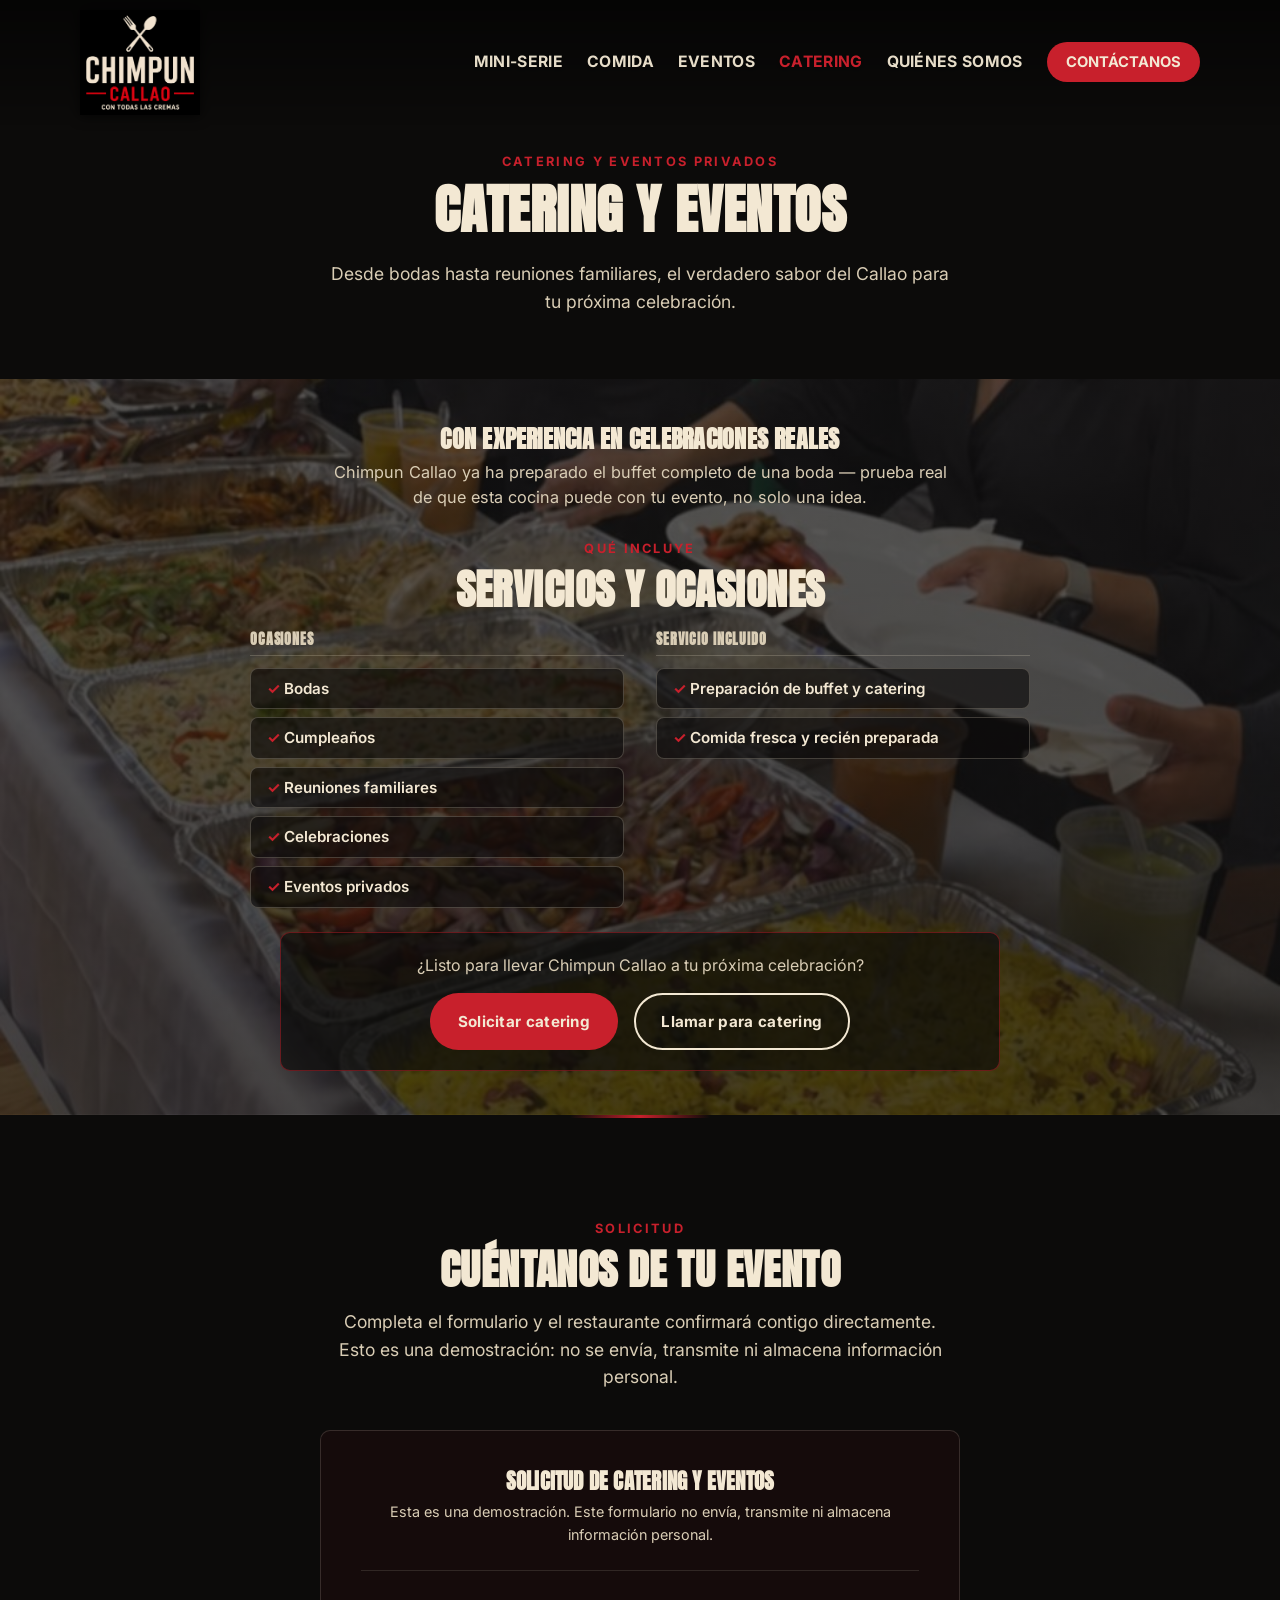
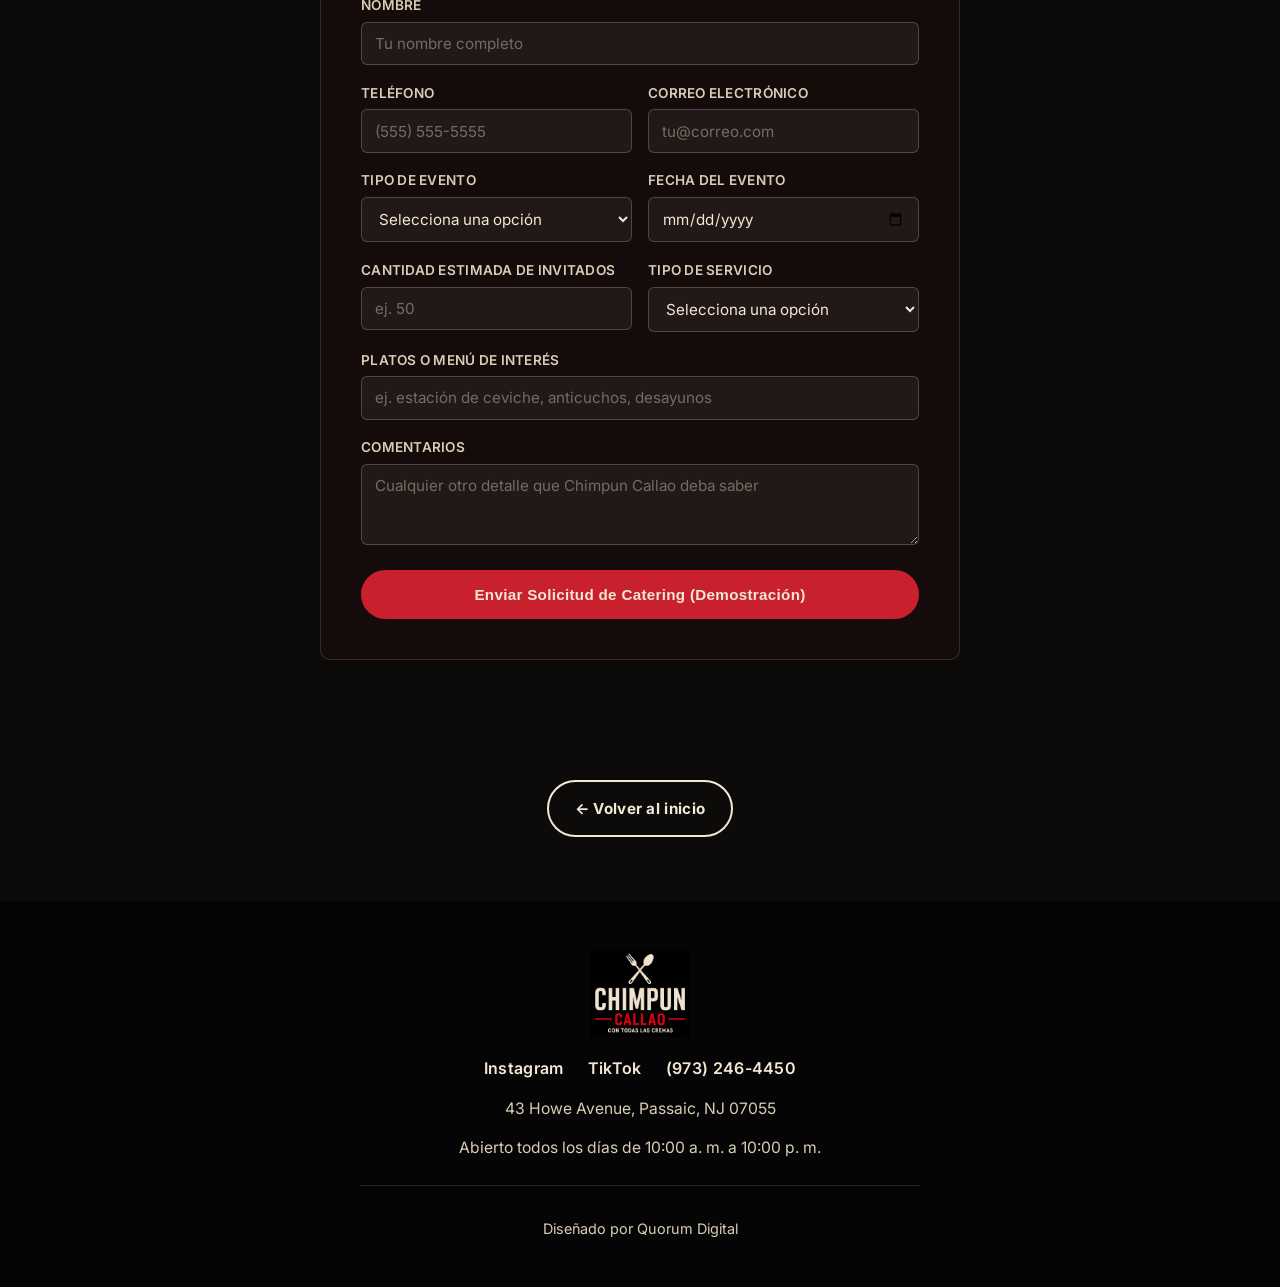
==== commit c22a4698: "Add files via upload" ====
--- a/catering/index.html
+++ b/catering/index.html
@@ -200,9 +200,10 @@
     <p class="footer-address">43 Howe Avenue, Passaic, NJ 07055</p>
     <p class="footer-hours">Abierto todos los días de 10:00 a. m. a 10:00 p. m.</p>
     <div class="footer-disclosure">
-      Concepto de sitio web privado preparado por Quorum Digital. El contenido y las funciones son propuestas sujetas a la aprobación del negocio.
-    </div>
-    <p class="footer-credit">Diseñado por Quorum Digital</p>
+      <!-- Demo-only disclaimer removed for final delivery, not displayed on the live site:
+           "Concepto de sitio web privado preparado por Quorum Digital. El contenido y las funciones son propuestas sujetas a la aprobación del negocio." -->
+    </div>
+    <p class="footer-credit"><span class="footer-credit-label">Diseñado por</span> <a href="https://quorumdigital.github.io/quorum-digital/" target="_blank" rel="noopener noreferrer" class="footer-credit-link">Quorum Digital</a></p>
   </div>
 </footer>
 
--- a/css/style.css
+++ b/css/style.css
@@ -811,6 +811,16 @@
   overflow: hidden;
 }
 .owners-hero-photo { position: absolute; inset: 0; }
+/* This is the only .photo-placeholder instance sitting under the dark .owners-hero-scrim
+   below, and that extra darkening compounds with the shared pattern's already-subtle
+   opacity, making the diagonal texture read as almost flat here. Nudge just this
+   instance's stripe opacity up (still low-contrast, not the shared rule) so the area
+   keeps reading as an intentional placeholder rather than a blank background. */
+.owners-hero-photo {
+  background:
+    repeating-linear-gradient(135deg, rgba(200,32,44,0.16) 0 14px, rgba(243,232,211,0.065) 14px 28px),
+    var(--black-soft);
+}
 /* Kept relatively flat/consistent (not ramping up to near-opaque black at the bottom)
    so the placeholder pattern stays visibly present through the whole hero -- letting the
    NEXT section's clearly different --charcoal background (below) be what visually ends
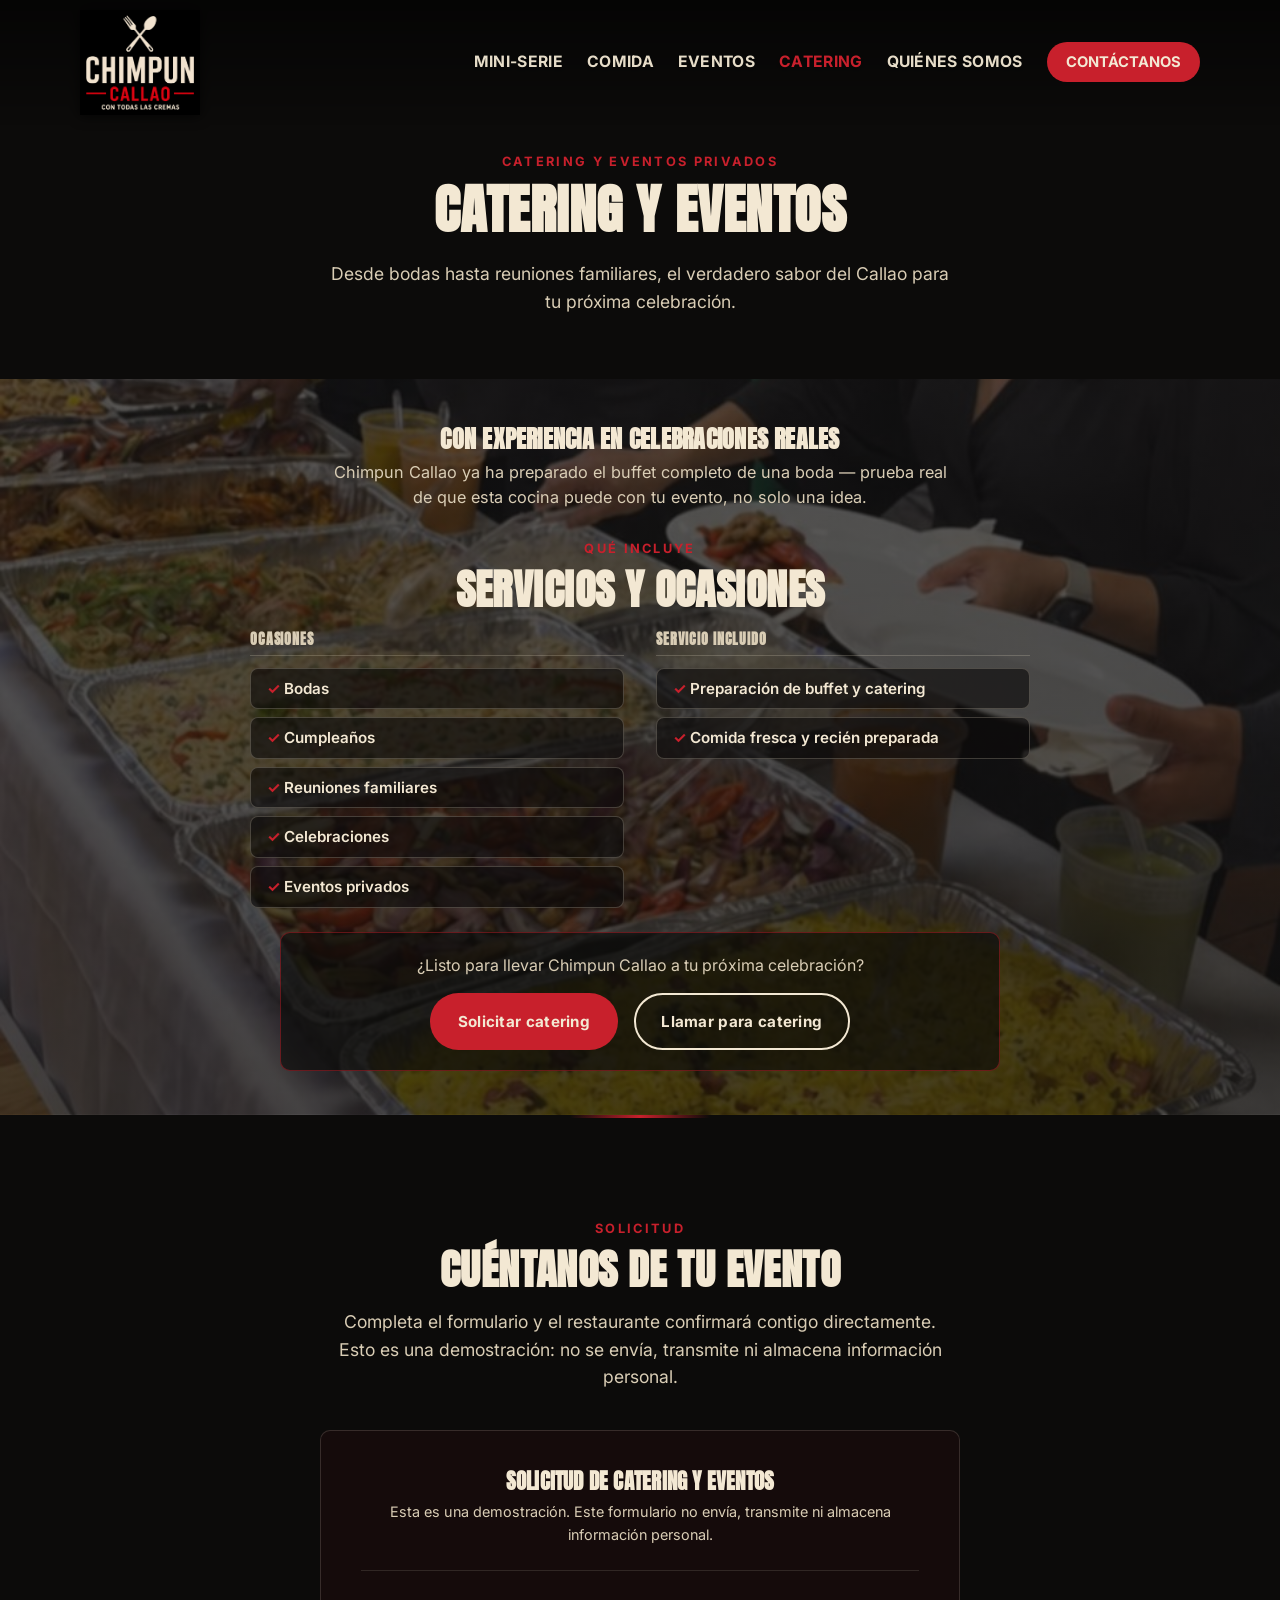
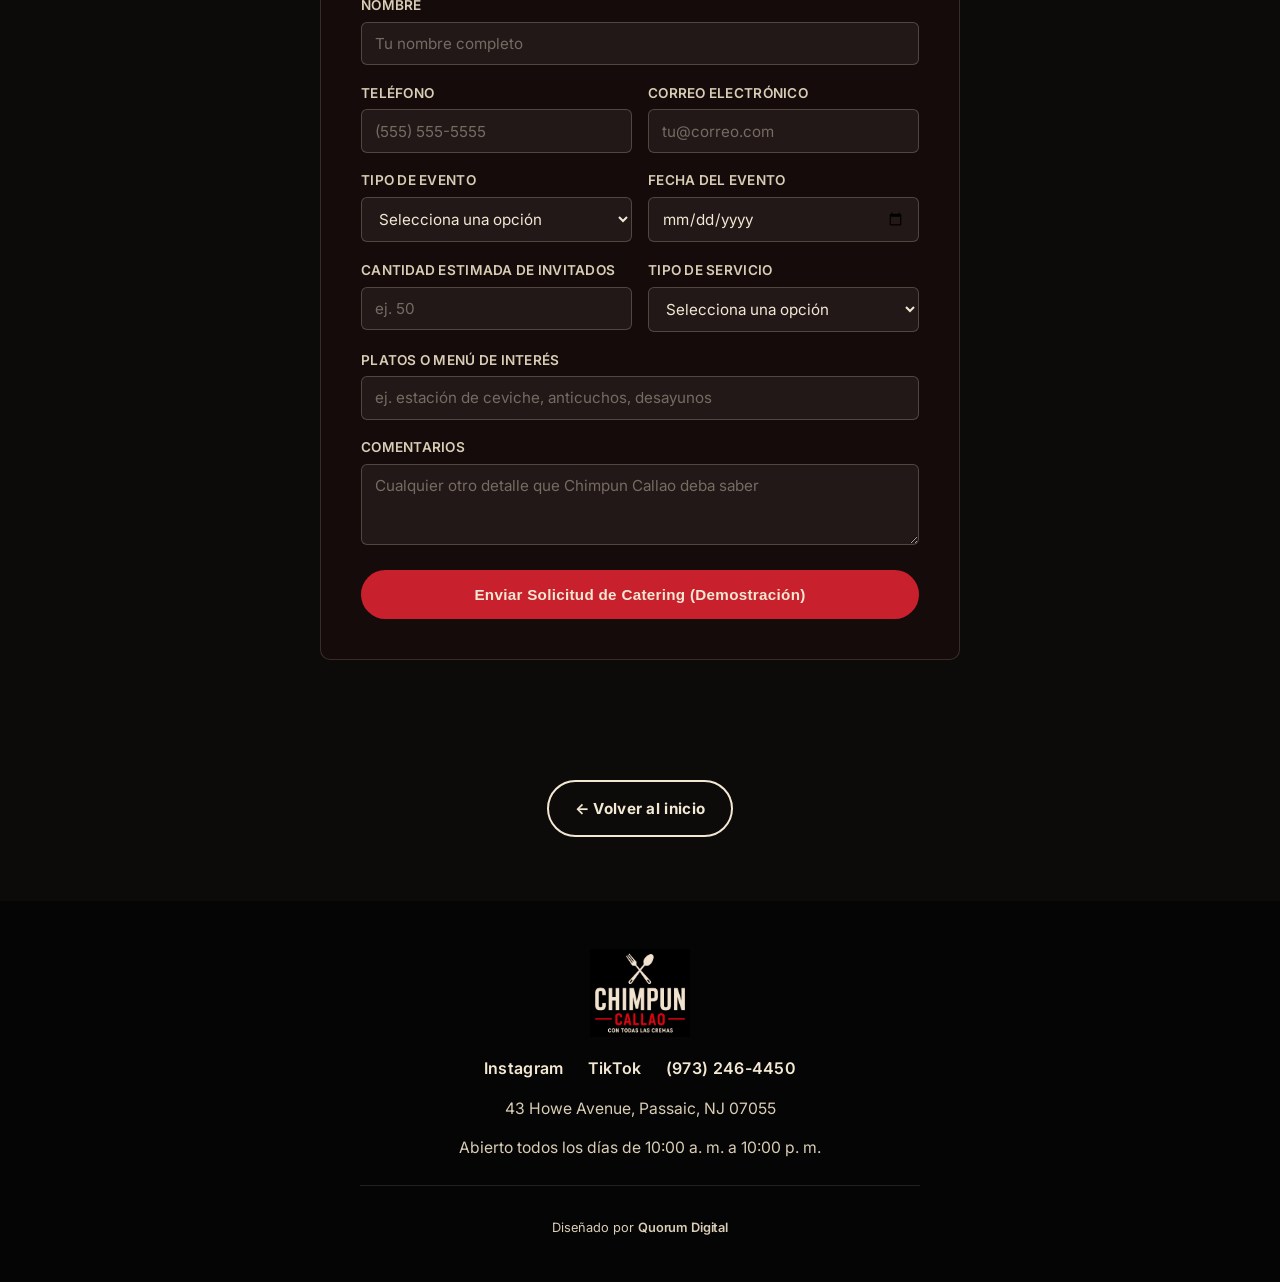
==== commit ed8facfb: "Update index.html" ====
--- a/catering/index.html
+++ b/catering/index.html
@@ -203,7 +203,7 @@
       <!-- Demo-only disclaimer removed for final delivery, not displayed on the live site:
            "Concepto de sitio web privado preparado por Quorum Digital. El contenido y las funciones son propuestas sujetas a la aprobación del negocio." -->
     </div>
-    <p class="footer-credit"><span class="footer-credit-label">Diseñado por</span> <a href="https://quorumdigital.github.io/quorum-digital/" target="_blank" rel="noopener noreferrer" class="footer-credit-link">Quorum Digital</a></p>
+    <p class="footer-credit"><span class="footer-credit-label">Diseñado por</span> <a href="https://quorumdigital.us/" target="_blank" rel="noopener noreferrer" class="footer-credit-link">Quorum Digital</a></p>
   </div>
 </footer>
 
--- a/css/style.css
+++ b/css/style.css
@@ -568,7 +568,27 @@
 .footer-socials a { font-weight: 600; letter-spacing: 0.02em; }
 .footer-socials a:hover { color: var(--red); }
 .footer-address, .footer-hours { color: var(--cream-dim); font-size: 0.98rem; }
-.footer-credit { color: var(--cream-dim); font-size: 0.9rem; margin-top: 0.5rem; }
+.footer-credit { color: var(--cream-dim); font-size: 0.8rem; margin-top: 0.5rem; }
+/* "Diseñado por" stays light/quiet -- regular weight, the dimmer of the two footer
+   cream tones -- so "Quorum Digital" reads as the more intentional, sharper element,
+   without either one competing with the restaurant info above the divider. */
+.footer-credit-label { font-weight: 400; color: var(--cream-dim); }
+/* "Quorum Digital" credit link: distinct from the site's own Anton display face (too
+   heavy/poster-like for a small footer line) and from plain Inter body text -- restrained
+   semibold weight (not heavy bold) plus a touch of negative letter-spacing keeps a
+   sleek, logo-inspired feel while staying secondary; muted cream (same dim tone as the
+   label) so weight alone -- not color contrast -- carries the distinction, using only
+   the Inter weights already loaded for this project (no new font added). */
+.footer-credit-link {
+  color: var(--cream-dim);
+  font-weight: 600;
+  letter-spacing: -0.01em;
+  text-decoration: none;
+}
+.footer-credit-link:hover,
+.footer-credit-link:focus-visible {
+  color: var(--red);
+}
 .footer-disclosure {
   margin-top: 1.5rem;
   padding-top: 1.5rem;
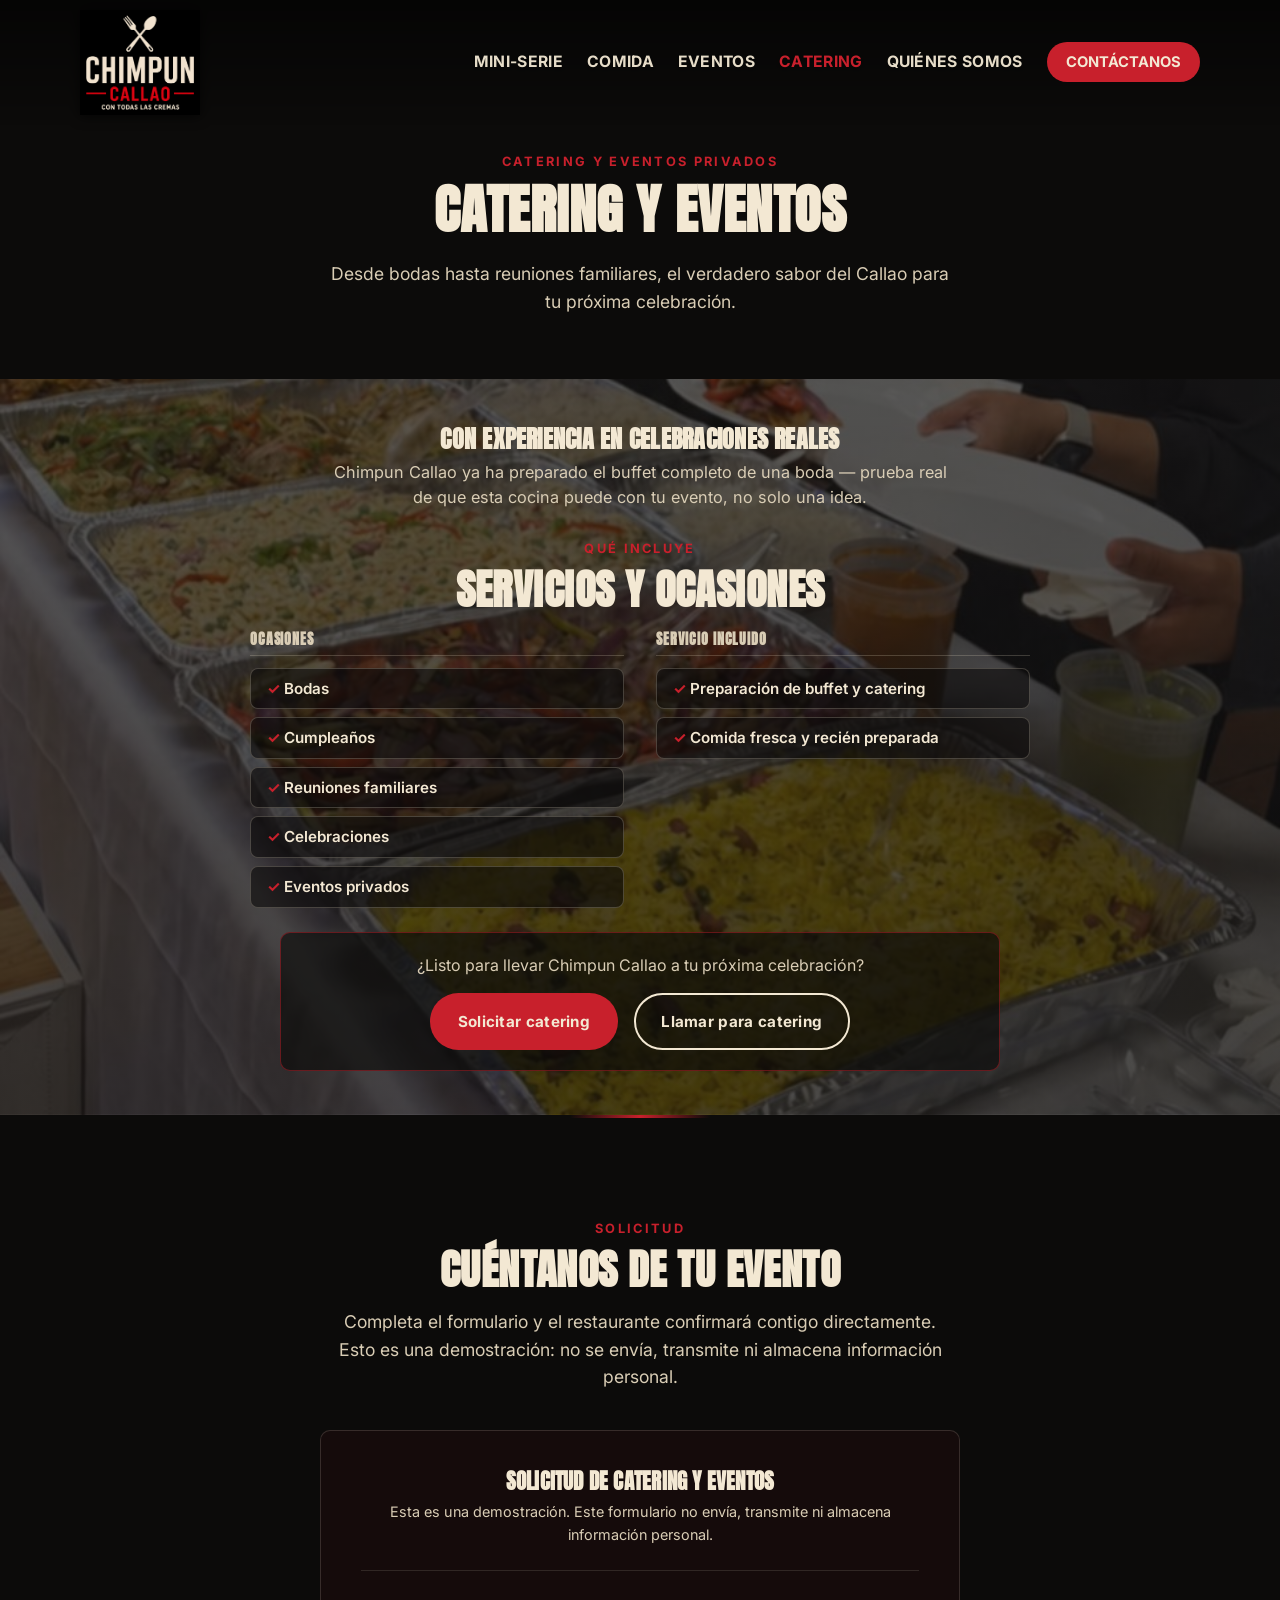
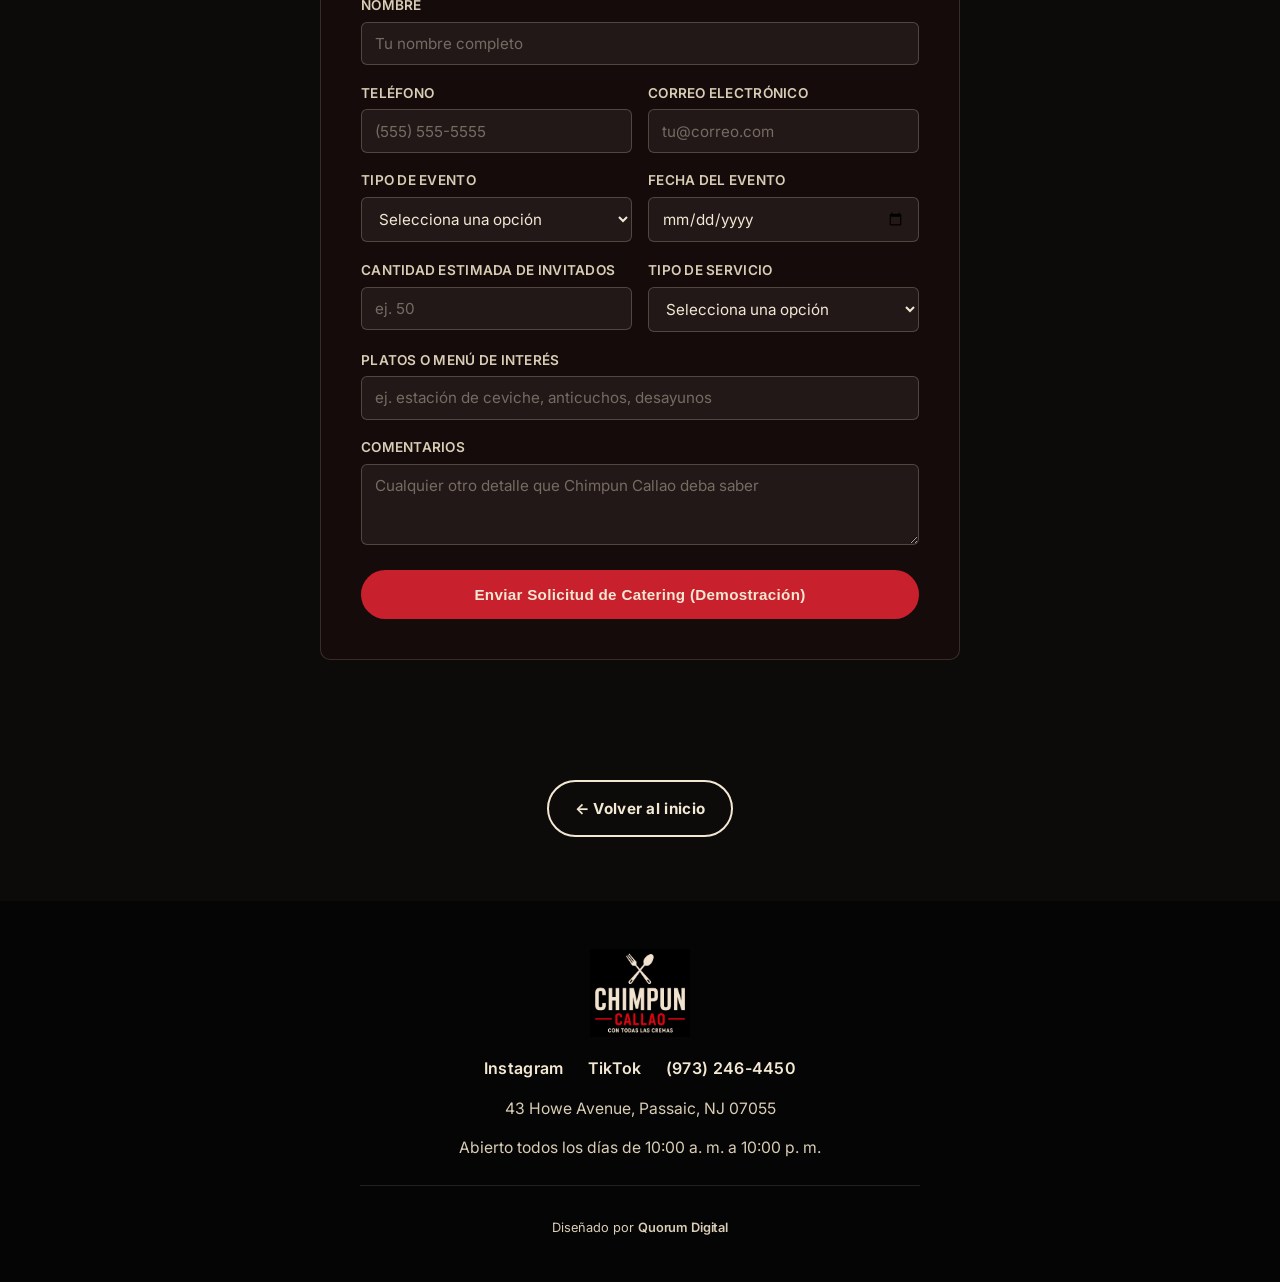
==== commit 195c9603: "Add files via upload" ====
--- a/catering/index.html
+++ b/catering/index.html
@@ -174,9 +174,8 @@
           <button type="submit" class="btn btn-primary btn-full">Enviar Solicitud de Catering (Demostración)</button>
         </form>
 
-        <div class="form-confirmation" id="form-confirmation" hidden>
-          <p><strong>Esta es una demostración.</strong> En el sitio final, su solicitud será enviada directamente al restaurante.</p>
-          <p>Enviar una solicitud no confirma el pedido de catering. El restaurante confirmará disponibilidad, menú, precios, detalles del servicio y el pago después.</p>
+        <div class="form-confirmation" id="form-confirmation" role="status" aria-live="polite" hidden>
+          <p>Esta es una demostración. La solicitud no fue enviada ni almacenada.</p>
         </div>
       </div>
     </div>
--- a/css/style.css
+++ b/css/style.css
@@ -650,10 +650,29 @@
 
 /* No divider here on purpose -- both internal pages now use exactly one principal
    red divider each (Quiénes Somos: before the timeline; Catering: before the form),
-   per feedback that separators were being overused across the page. */
+   per feedback that separators were being overused across the page.
+   No background set here deliberately (original/untouched behavior) -- this wrapper is
+   transparent and shows the page's default var(--black) through, which on Catering
+   happens to exactly match .catering-form-section above it, so that page's ending already
+   reads as one continuous dark zone with no code change needed. A background value was
+   briefly added here to fix a Quiénes Somos-specific seam, but that inadvertently shifted
+   Catering's button-wrap shade too (both pages share this class) -- moved to a scoped
+   rule below instead, so this base rule stays exactly as originally authored. */
 .back-home-link-wrap {
   text-align: center;
   padding: 2.5rem 1.25rem 4rem;
+}
+/* Quiénes Somos-specific override: unlike Catering, the section directly above this one
+   here is .owners-gallery-section (var(--black-soft), a noticeably warmer/lighter shade
+   used for the alternating content rhythm), so leaving this transparent (matching
+   Catering's approach) would show var(--black) here -- a shade between the warmer
+   content section and the black footer, reintroducing a visible seam. Matching
+   .owners-gallery-section's background groups the button with the content it belongs to,
+   letting the footer be the one clear transition afterward. Scoped via the
+   adjacent-sibling selector so this only applies here, not on Catering's untouched
+   instance. */
+.owners-gallery-section + .back-home-link-wrap {
+  background: var(--black-soft);
 }
 
 /* --- Catering page ---
@@ -688,14 +707,20 @@
 @media (min-width: 901px) and (max-width: 1024px) {
   .catering { background-position: center 80%; }
 }
-/* 1025px and up (laptop through large desktop) now all share the desktop-approved crop.
-   Cover's zoom is width-bound, so it keeps zooming in further as the viewport grows --
-   at 80% (or 76%) that read as noticeably tighter/fewer-trays than desired. 69% is the
-   approved desktop reference (~5-5.5 trays visible) and is now applied from laptop widths
-   up through large desktop, so all three share the same richer buffet-spread framing.
-   Tablet landscape/portrait and mobile (<=1024px) are untouched above. */
-@media (min-width: 1025px) {
-  .catering { background-position: center 69%; }
+/* 1025px and up (laptop through large desktop): cover's zoom is width-bound, so a wider
+   viewport is more zoomed in on the same tall source photo, and 69% no longer matched the
+   approved wide/tray-forward reference crop at any of these widths (confirmed by direct
+   pixel comparison against the approved reference screenshots). Because the zoom level
+   differs between laptop and desktop/large-desktop widths, one shared percentage can't
+   reproduce the same framing at both -- so this range is split in two, each tuned to its
+   own reference so the visible tray count reads as "essentially the same" across laptop,
+   desktop, and large desktop. Tablet landscape/portrait and mobile (<=1024px) are
+   untouched above. */
+@media (min-width: 1025px) and (max-width: 1439px) {
+  .catering { background-position: center 80%; }
+}
+@media (min-width: 1440px) {
+  .catering { background-position: center 76%; }
 }
 .catering-proof-text h2 { font-size: 1.5rem; margin-bottom: 0.5rem; }
 .catering-proof-text p { color: var(--cream-dim); font-size: 1.02rem; margin-bottom: 0; }
@@ -843,7 +868,7 @@
 }
 /* Kept relatively flat/consistent (not ramping up to near-opaque black at the bottom)
    so the placeholder pattern stays visibly present through the whole hero -- letting the
-   NEXT section's clearly different --charcoal background (below) be what visually ends
+   NEXT section's --black-soft background (below) be what visually ends
    the hero, instead of the hero quietly fading into a matching near-black itself. */
 .owners-hero-scrim {
   position: absolute; inset: 0;
@@ -871,18 +896,18 @@
 }
 .owners-hero-lead { color: var(--cream-dim); font-size: 1.05rem; }
 
-/* Alternating black / warm-charcoal rhythm carries the section separation through the
-   whole page. --charcoal is deliberately much warmer/lighter than --black-soft was
-   here before, so each transition reads as an obvious, intentional section change
-   rather than two near-identical shades of near-black. This is the PRIMARY separation
+/* Alternating black / black-soft rhythm carries the section separation through the
+   whole page, matching the neutral dark tone already used site-wide (mini-serie,
+   menu-preview, etc.) instead of the previous warmer brown-charcoal, which read as an
+   inconsistent color cast on this page. This is the PRIMARY separation
    mechanism -- the single red divider before the timeline (see .section-divide-top
    on that section in quienessomos/index.html) is secondary, used once, not on every
    boundary. */
-.owners-story { background: var(--charcoal); }
+.owners-story { background: var(--black-soft); }
 .owners-profile { background: var(--black); }
-.owners-profile-reverse { background: var(--charcoal); }
+.owners-profile-reverse { background: var(--black-soft); }
 .owners-timeline-section { background: var(--black); }
-.owners-gallery-section { background: var(--charcoal); }
+.owners-gallery-section { background: var(--black-soft); }
 
 .owners-story-body { max-width: 720px; margin: 0 auto; }
 
